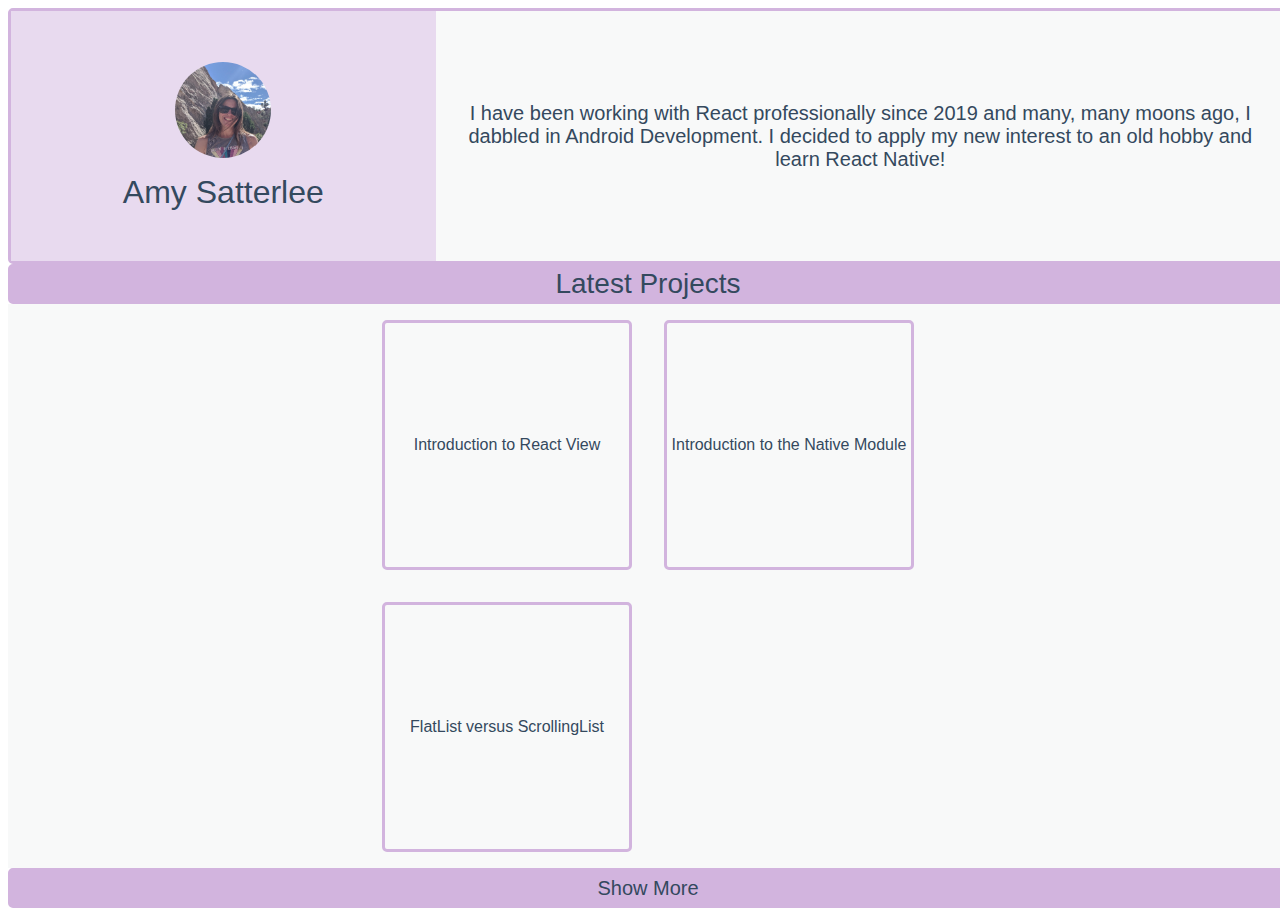
==== index.html @ 07f5576d "set up blog with some filler projects" ====
<html>
  <head>
    <meta charset="UTF-8"/>
    <meta name="viewport" content="width=device-width, initial-scale=1, user-scalable=false">
    <title>Amy Satterlee</title>
    <!-- load the react component script with defer attribute so it runs onload -->
    <!-- <script src="index.js" defer></script> -->
    <link rel="stylesheet" type="text/css" href="./stylesheets/index.css"/>
    <script>
      function clickProject(project) {
        window.location.href = `./projects/${project}/index.html`;
      }
    </script>
  </head>
  <body>
    <div id="mainGrid">
      <div id="gridOne" class="withBorder">
        <div id="gridOneItemOne">
          <img id="avatar" src="./images/avatar.jpg"></img>
          <div id="username">Amy Satterlee</div>
        </div>
        <div id="gridOneItemTwo">
          <div id="introduction">
            I have been working with React professionally since 2019 and many, many moons ago, I dabbled in Android Development. I decided to apply my new interest to an old hobby and learn React Native!
          </div>
        </div>
      </div>
      <div id="gridTwo">
        <div id="gridTwoItemOne" class="withBorder">
          <div id="subtitle">Latest Projects</div>
        </div>
        <div id="gridTwoItemTwo">
          <div id="projectGrid">
            <div id="projectOne" class="projectCard withBorder" onclick="clickProject(1)">
              Introduction to React View
            </div>
            <div id="projectTwo" class="projectCard withBorder" onclick="clickProject(2)">
              Introduction to the Native Module
            </div>
            <div id="projectThree" class="projectCard withBorder" onclick="clickProject(3)">
              FlatList versus ScrollingList
            </div>
          </div>
        </div>
        <div id="gridTwoItemThree" class="withBorder">
          <div id="footer">Show More</div>
        </div>
      </div>
    </div>
  </body>
</html>
---- stylesheets/index.css ----
:root {
  --titleTextSize: 2.5rem;
  --textSize: 1rem;
  --subTitleTextSize: 1.5rem;
  --avatarSize: 6rem;
  --textColor: #34495E;
  --padding: 1rem;
  --accentColor: #E8DAEF;
  --baseColor: #F8F9F9;
  --popColor: #D2B4DE;
}

html {
  font-family: "Helvetica Neue", Helvetica, Arial, sans-serif;
  color: var(--textColor);
}

.withBorder {
  border-color: var(--popColor);
  border-radius: 5px;
  border-style: solid;
}

#avatar {
  width: var(--avatarSize);
  height: var(--avatarSize);
  border-radius: 50%;
}

#username {
  font-size: var(--titleTextSize);
  text-align: center;
  padding-top: var(--padding);
}

#introduction {
  font-size: var(--textSize);
  text-align: center;
  padding: var(--padding);
}

#subtitle {
  font-size: var(--subTitleTextSize);
}

#footer {
  font-size: var(--textSize);
}

#mainGrid {
  width: 100vw;
  height: 100vh;
  display: grid;
  grid-template-columns: 1fr;
  grid-template-rows: 1fr 1fr;
}

#gridOne {
  grid-column: 1 / 2;
  grid-row: 1 / 2;
  display: grid;
  grid-template-columns: 1fr;
  grid-template-rows: 3fr 2fr;
}

#gridOneItemOne {
  grid-column: 1 / 2;
  grid-row: 1 / 2;
  background-color: var(--accentColor);
  display: flex;
  justify-content: center;
  align-items: center;
  flex-direction: column;
}

#gridOneItemTwo {
  grid-column: 1 / 2;
  grid-row: 2 / 3;
  background-color: var(--baseColor);
  display: flex;
  justify-content: center;
  align-items: center;
}

#gridTwo {
  grid-column: 1 / 2;
  grid-row: 2 / 3;
  display: grid;
  grid-template-columns: 1fr;
  grid-template-rows: 40px 1fr 40px;
}

#gridTwoItemOne {
  grid-column: 1 / 2;
  grid-row: 1 / 2;
  background-color: var(--popColor);
  display: flex;
  justify-content: center;
  align-items: center;
}

#gridTwoItemTwo {
  grid-column: 1 / 2;
  grid-row: 2 / 3;
  background-color: var(--baseColor);
  display: flex;
  justify-content: space-around;
}

#gridTwoItemThree {
  grid-column: 1 / 2;
  grid-row: 3 / 4;
  background-color: var(--popColor);
  display: flex;
  justify-content: center;
  align-items: center;
}

#projectGrid {
  margin: 1rem;
  display: grid;
  grid-auto-flow: row;
  grid-template-columns: 300px;
  grid-template-rows: 100px;
  grid-gap: 1rem;
}

.projectCard {
  display: flex;
  text-align: left;
  justify-content: center;
  align-items: center;
}

@media only screen and (min-width: 600px) {
  :root {
    --titleTextSize: 2rem;
    --textSize: 1.25rem;
    --subTitleTextSize: 1.75rem;
    --avatarSize: 6rem;
  }
  #mainGrid {
    grid-template-columns: 1fr;
    grid-template-rows: 1fr 2fr;
  }
  #gridOne {
    grid-template-columns: 1fr 2fr;
    grid-template-rows: 1fr;
  }
  #gridOneItemOne {
    grid-column: 1 / 2;
    grid-row: 1 / 2;
  }
  #gridOneItemTwo {
    grid-column: 2 / 3;
    grid-row: 1 / 2;
  }
  #projectGrid {
    grid-template-columns: 250px 250px;
    grid-template-rows: 250px 250px;
    grid-gap: 2rem;
  }
}
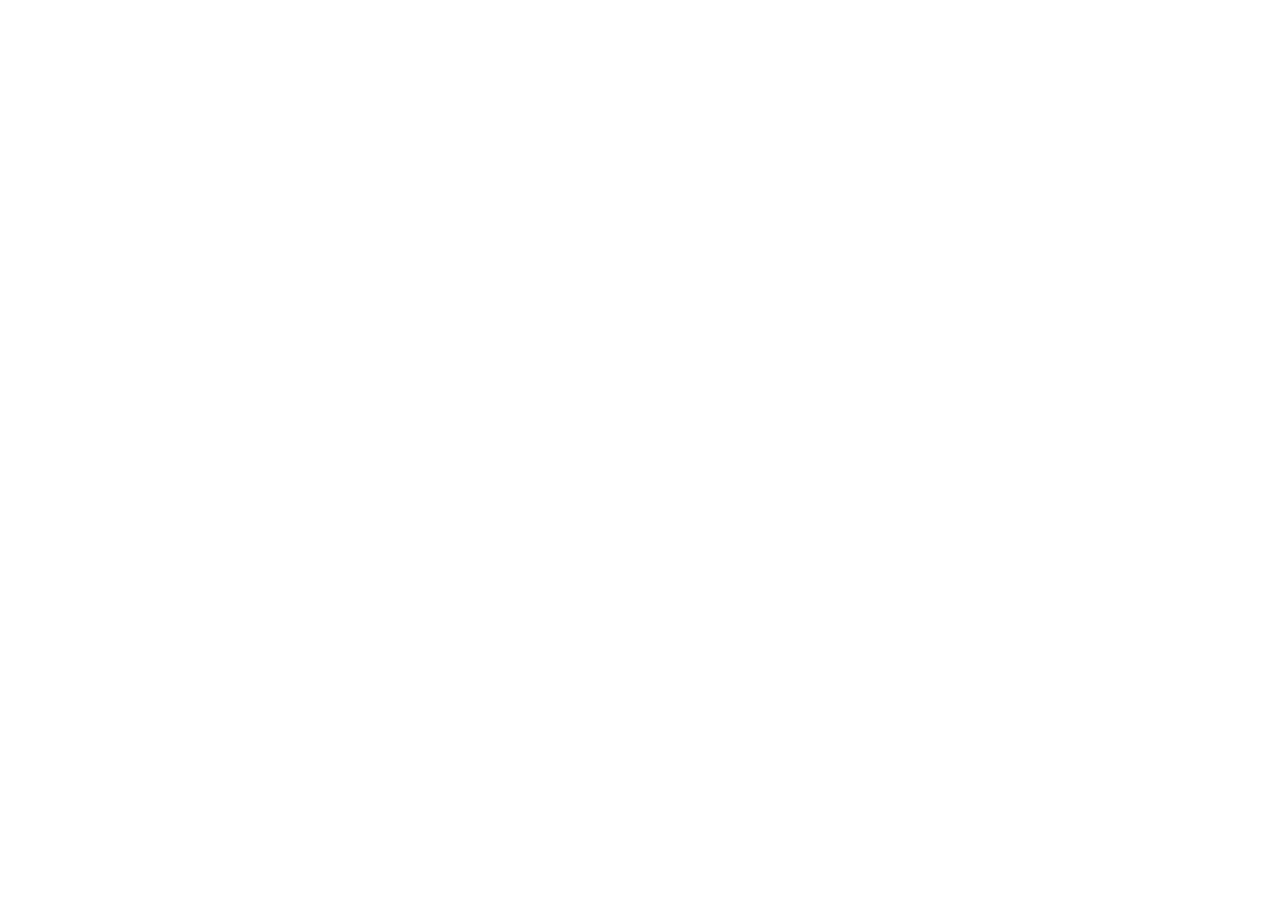
==== commit be82091c: "reactified and quick deploy script" ====
--- a/index.html
+++ b/index.html
@@ -1,51 +1,17 @@
 <html>
   <head>
     <meta charset="UTF-8"/>
-    <meta name="viewport" content="width=device-width, initial-scale=1, user-scalable=false">
+    <meta name="viewport" content="width=device-width, initial-scale=1">
     <title>Amy Satterlee</title>
+    <script crossorigin src="https://unpkg.com/react@16/umd/react.production.min.js"></script>
+    <script crossorigin src="https://unpkg.com/react-dom@16/umd/react-dom.production.min.js"></script>
+    <script src="./javascript/config.js"></script>
+
     <!-- load the react component script with defer attribute so it runs onload -->
-    <!-- <script src="index.js" defer></script> -->
+    <script src="./javascript/index.js" defer></script>
     <link rel="stylesheet" type="text/css" href="./stylesheets/index.css"/>
-    <script>
-      function clickProject(project) {
-        window.location.href = `./projects/${project}/index.html`;
-      }
-    </script>
   </head>
   <body>
-    <div id="mainGrid">
-      <div id="gridOne" class="withBorder">
-        <div id="gridOneItemOne">
-          <img id="avatar" src="./images/avatar.jpg"></img>
-          <div id="username">Amy Satterlee</div>
-        </div>
-        <div id="gridOneItemTwo">
-          <div id="introduction">
-            I have been working with React professionally since 2019 and many, many moons ago, I dabbled in Android Development. I decided to apply my new interest to an old hobby and learn React Native!
-          </div>
-        </div>
-      </div>
-      <div id="gridTwo">
-        <div id="gridTwoItemOne" class="withBorder">
-          <div id="subtitle">Latest Projects</div>
-        </div>
-        <div id="gridTwoItemTwo">
-          <div id="projectGrid">
-            <div id="projectOne" class="projectCard withBorder" onclick="clickProject(1)">
-              Introduction to React View
-            </div>
-            <div id="projectTwo" class="projectCard withBorder" onclick="clickProject(2)">
-              Introduction to the Native Module
-            </div>
-            <div id="projectThree" class="projectCard withBorder" onclick="clickProject(3)">
-              FlatList versus ScrollingList
-            </div>
-          </div>
-        </div>
-        <div id="gridTwoItemThree" class="withBorder">
-          <div id="footer">Show More</div>
-        </div>
-      </div>
-    </div>
+    <div id="container"></div>
   </body>
 </html>
